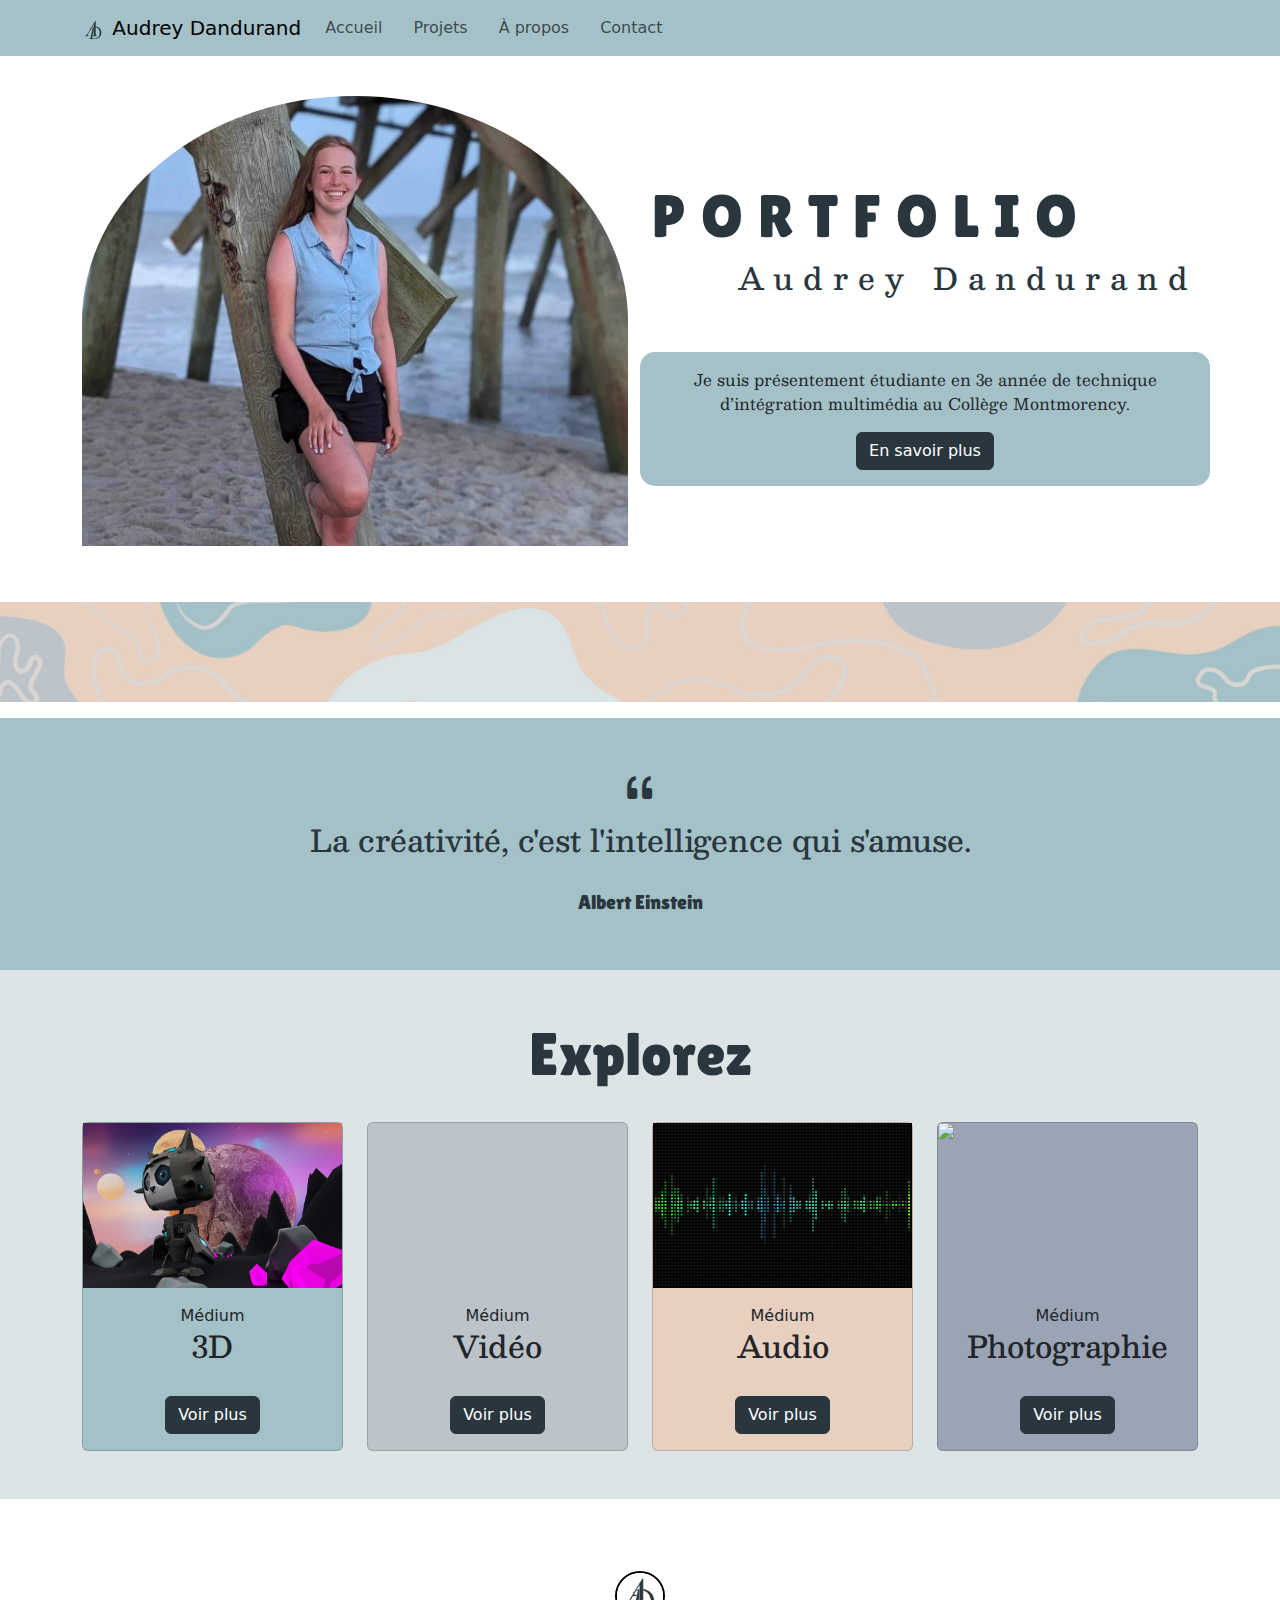
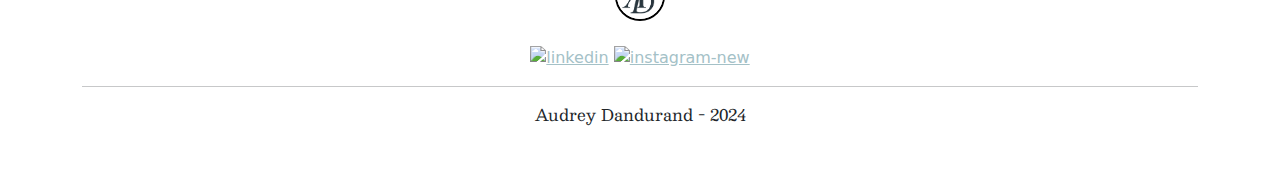
==== index.html @ e56f0743 "refaire lien fichier logos" ====
<!DOCTYPE html>
<html lang="fr">

<head>
  <meta charset="UTF-8" />
  <meta name="viewport" content="width=device-width, initial-scale=1.0" />
  <meta name="robots" content="noindex" />
  <title>Portfolio web</title>
  <link href="./scss/couleur.css" rel="stylesheet" />
  <link href="./css/main.css" rel="stylesheet" />
  <link rel="stylesheet" href="https://cdn.jsdelivr.net/npm/bootstrap-icons@1.11.3/font/bootstrap-icons.min.css">
</head>

<body>
  <header>
    <nav class="navbar navbar-light navbar-expand-lg fixed-top" id="navbar">
      <div class="container">
        <a class="navbar-brand" href="index.html">
          <img src="./assets/images/logo/favicon_logo.png" alt="bootstrap">
          Audrey Dandurand</a>

        <button class="navbar-toggler" data-bs-toggle="collapse" data-bs-target="#mainNav" aria-controls="mainNav"
          aria-expanded="false" aria-label="Affichage/masquage de la navigation">
          <span class="navbar-toggler-icon"></span>
        </button>

        <div id="mainNav" class="collapse navbar-collapse">
          <ul class="navbar-nav">
            <li class="nav-item">
              <a href="./index.html" id="navbar-accueil" class="nav-link">Accueil</a>
            </li>
            <li class="nav-item">
              <a href="./projets.html" id="navbar-projets" class="nav-link">Projets</a>
            </li>
            <li class="nav-item">
              <a href="./a_propos.html" id="navbar-à-propos" class="nav-link">À propos</a>
            </li>
            <li class="nav-item">
              <a href="./contact.html" id="navbar-contact" class="nav-link">Contact</a>
            </li>
          </ul>
        </div>
      </div>
    </nav>
  </header>

  <main data-bs-spy="scroll" data-bs-target="#navbar">
    <section class="sectionHero" id="scrollspyAccueil"> <!--section-hero-->
      <div class="container">
        <div class="row mt-5 pt-5 pb-3 align-items-center">
          <div class="col-lg-6 pb-4 text-center">
            <img src="./assets/images/IMG_9174.JPG">
          </div>
          <div class="col-lg-6">
            <h2>PORTFOLIO</h2>
            <h3 class="text-end ps-5">Audrey Dandurand</h3>
            <br /><br />
            <div class="row justify-content-center">
              <div class="col-12 contact-hero p-3 text-center">
                <p>Je suis présentement étudiante en 3e année de technique d’intégration multimédia au Collège
                  Montmorency.</p>
                <a href="./a_propos.html" class="btn btn-dark">En savoir plus</a>
              </div>
            </div>
          </div>
        </div>
      </div>
    </section>

    <div class="bande-coloree-medium my-3"></div>

    <section class="sectionCitation">
      <div class="container">
        <div class="row py-5 text-center ">
          <h1><i class="bi bi-quote"></i></h1>
          <h3 class="text-dark">La créativité, c'est l'intelligence qui s'amuse.</h3>
          <h6 class="text-dark mt-4">Albert Einstein</h6>
        </div>
    </section>

    <section class="sectionTypesOeuvres">
      <div class="container">
        <div class="row pt-5 text-center ">
          <h2 class="text-dark">Explorez</h2>
        </div>
        <div class="row pb-5 align-items-center">
          <div class="col-xl-3 col-md-6 col-sm-12 pt-4 text-center">
            <div class="card card-1">
              <img src="./assets/images/astral/astral_1.jfif">
              <div class="card-body">
                Médium
                <h3 class="card-title">3D</h3>
                <br />
                <a href="./3d.html" class="btn btn-dark">Voir plus</a>
              </div>
            </div>
          </div>
          <div class="col-xl-3 col-md-6 col-sm-12 pt-4 text-center">
            <div class="card card-2">
              <video src="./assets/videos/dandurand_audrey_texture_miniature.mp4" autoplay loop muted ></video>
              <div class="card-body">
                Médium
                <h3 class="card-title">Vidéo</h3>
                <br />
                <a href="./video.html" class="btn btn-dark">Voir plus</a>
              </div>
            </div>
          </div>
          <div class="col-xl-3 col-md-6 col-sm-12 pt-4 text-center">
            <div class="card card-3">
              <video src="./assets/videos/onde_sonore.mp4" autoplay loop muted ></video>
              <div class="card-body">
                Médium
                <h3 class="card-title">Audio</h3>
                <br />
                <a href="./audio.html" class="btn btn-dark">Voir plus</a>
              </div>
            </div>
          </div>
          <div class="col-xl-3 col-md-6 col-sm-12 pt-4 text-center">
            <div class="card card-4">
              <img src="./assets/images/IMG_0061.JPG" class="card-img-top">
              <div class="card-body">
                Médium
                <h3 class="card-title">Photographie</h3>
                <br />
                <a href="./photographie.html" class="btn btn-dark">Voir plus</a>
              </div>
            </div>
          </div>
        </div>
      </div>
    </section>
  </main>

  <footer class="p-5 text-center">
    <div class="container">
      <div class="row">
        <div class="col-12 p-4">
          <img class="logo" src="./assets/images/logo/logo.jpg">
        </div>
      </div>
      <div class="col-12">
        <a href="https://www.linkedin.com/in/audrey-dandurand-7b150532b/?originalSubdomain=ca"><img width="40" height="40" src="https://img.icons8.com/ios-filled/40/linkedin.png" alt="linkedin"/></a>
          <a href="https://www.instagram.com/audreydandurand_/"><img width="40" height="40"
            src="https://img.icons8.com/ios-glyphs/40/instagram-new.png" alt="instagram-new" /></a>
      </div>
      <hr>
      <div class="col-12">
        <p>Audrey Dandurand - 2024</p>
      </div>
    </div>
    </div>
  </footer>
  <script src="https://cdn.jsdelivr.net/npm/bootstrap@5.3.2/dist/js/bootstrap.bundle.min.js"
    integrity="sha384-C6RzsynM9kWDrMNeT87bh95OGNyZPhcTNXj1NW7RuBCsyN/o0jlpcV8Qyq46cDfL"
    crossorigin="anonymous"></script>
  <script src="./js/script.js"></script>
</body>

</html>
---- css/main.css ----
/*----- Styles Généraux -----*/

@font-face {
    font-family: lilita-one;
    src: url(/assets/fonts/Lilita_One/LilitaOne-Regular.ttf);
  }

@font-face {
    font-family: besley;
    src: url(/assets/fonts/Besley/Besley-VariableFont_wght.ttf);
}

h1 { 
    font-size: 70px; 
    font-weight: 900; 
    color: var(--bs-dark); 
    }

h2 { 
    font-size: 60px;
    font-family: lilita-one;
    color: var(--bs-primary); 
}

h3 { 
    font-size: 30px; 
    font-family: besley;
    color: var(--bs-light); 
    }

h4 { 
    font-size: 28px; 
    font-family: lilita-one;
    color: var(--bs-dark); 
}

h5 { 
    font-size: 24px; 
    font-family: besley;
    color: var(--bs-primary); 
    }
 
h6 { 
    font-size: 20px; 
    font-family: lilita-one;
    color: var(--bs-primary); 
}

p {
    font-family: besley;
}

main{
    height: 120%;
} 

html {
    overflow-x: hidden;
}

/*----- Navigation -----*/

nav{
    background-color: var(--bs-primary);
    width: 100vw;
}

nav .nav-item:hover {
    transform: scale(1.1);
}

nav .nav-item {
    margin-right: 15px;
}


/*----- Section Hero -----*/

.sectionHero h2 {
    color: var(--bs-dark);
    letter-spacing: 15px;
}

.sectionHero h3 {
    color: var(--bs-dark);
    letter-spacing: 10px;
}

.sectionHero img{
    width: 100%;
    height: 50vh;
    object-fit: cover;
    object-position: 100% 40%;
    border-radius: 80% 80% 0 0;
}

.contact-hero {
    background-color: var(--bs-primary);
    border-radius: 15px;
    width: 100%;
}

/*----- Section types d'oeuves -----*/

.sectionTypesOeuvres {
    background-color: var(--bs-light);
}

.sectionTypesOeuvres .card-1 {
    background-color: var(--bs-primary);
}

.sectionTypesOeuvres .card-2 {
    background-color: var(--bs-secondary);
}

.sectionTypesOeuvres .card-3 {
    background-color: var(--bs-info);
}

.sectionTypesOeuvres .card-4 {
    background-color: #9BA4B5;
}

.sectionTypesOeuvres img, video {
    height: 165px;
    width: auto;
    object-fit: cover;
    object-position: 100% 50%;}


/*----- Section citation -----*/

.sectionCitation {
    background-color: var(--bs-primary);
}

.sectionCitation h1 {
    font-size: 40px;
}


/*----- Section footer -----*/

footer .logo{
    width: 50px;
    aspect-ratio: 1/1;
    object-fit: cover;
    border: 2px solid black;
    border-radius: 50%;
}

footer a img:hover {
    transform: scale(1.06);
}

/*----- Bande colorée -----*/

.bande-coloree-medium {
    width: 100%;
    height: 100px;
    background-image: url(../assets/images/bande_colore_150px_02.jpg);
    background-position: 100% 40%;
    background-size: cover;
}

/*----- Media query -----*/

@media screen and (max-width: 768px) { 
    .contact-hero {
        width: 95%;
    }
}

@media screen and (max-width: 576px) { 
    h2 {
        font-size: 45px;
    }

    h3 {
        font-size: 25px;
    }

    h1 {
        font-size: 50px;
    }

    h4 {
        font-size: 22px;
    }

    .sectionHero h2 {
        letter-spacing: 10px;
    }

    .sectionHero h3 {
        letter-spacing: 8px;
    }
}
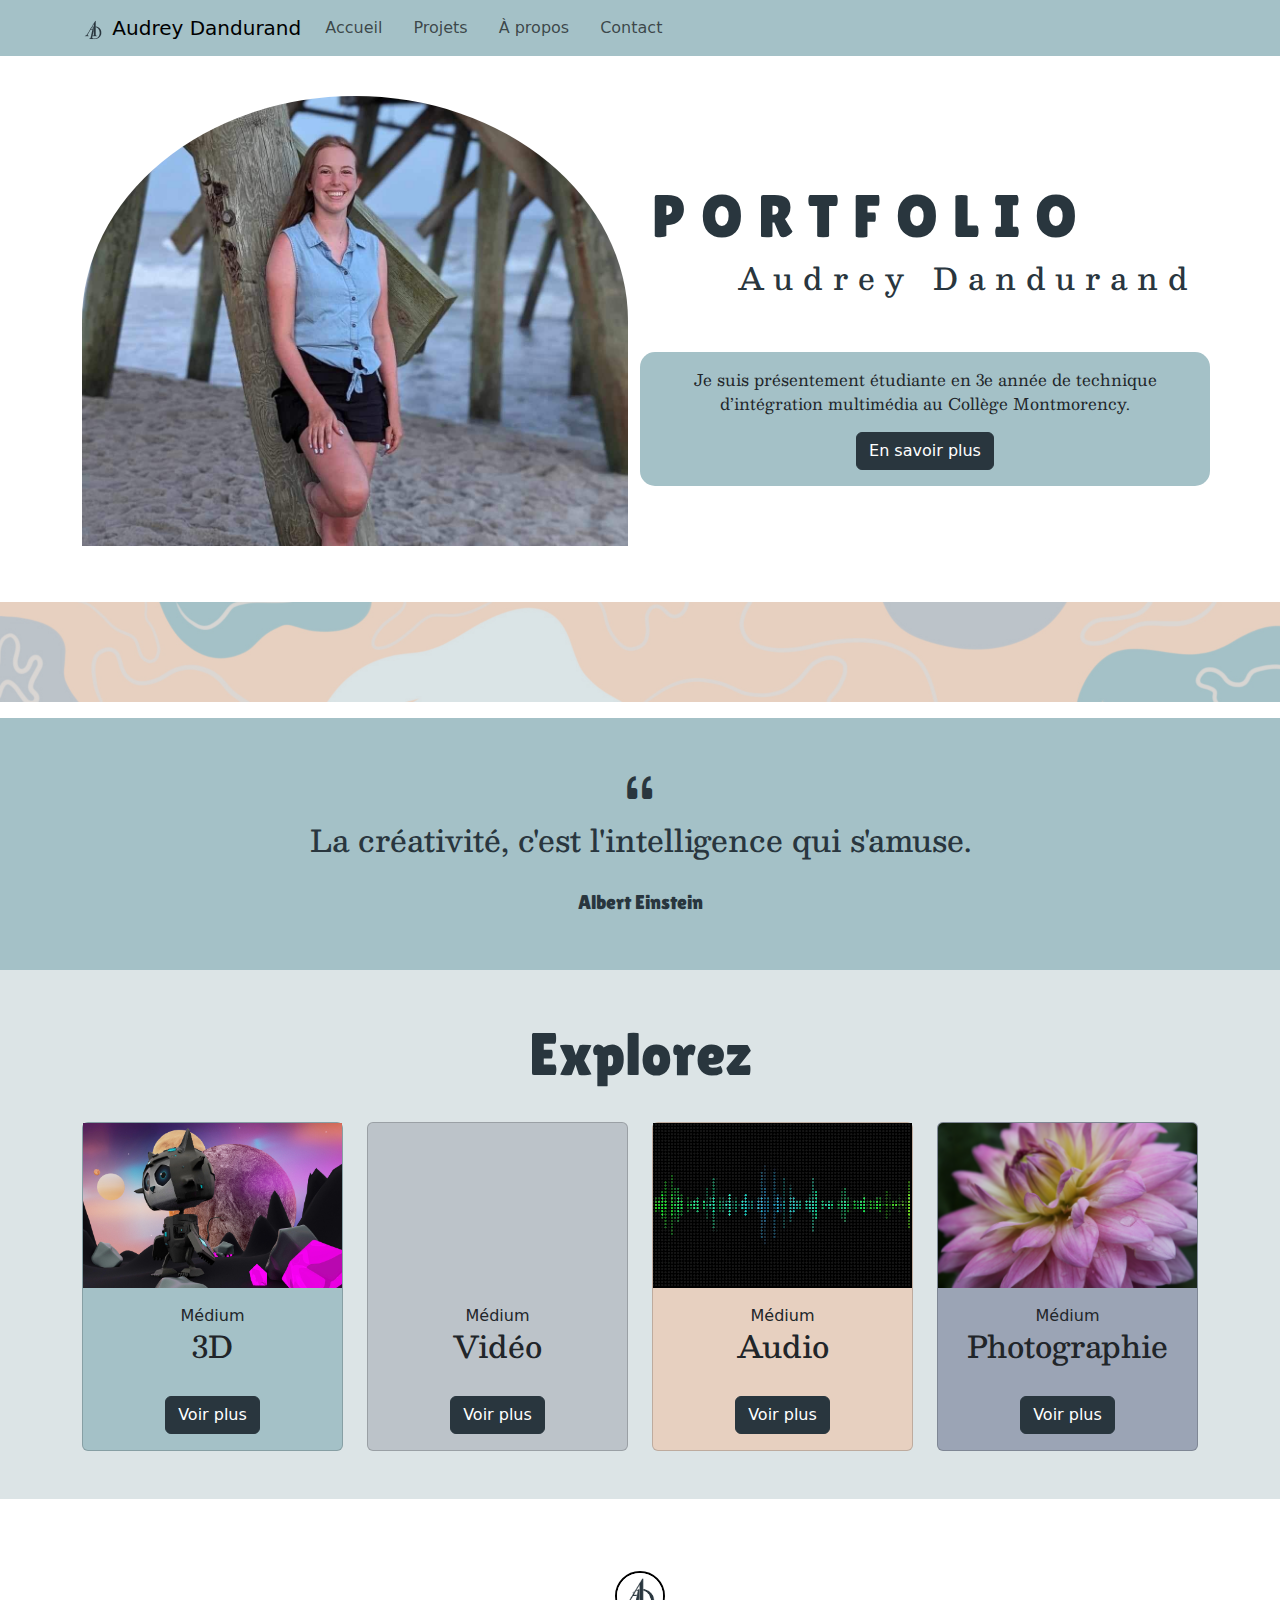
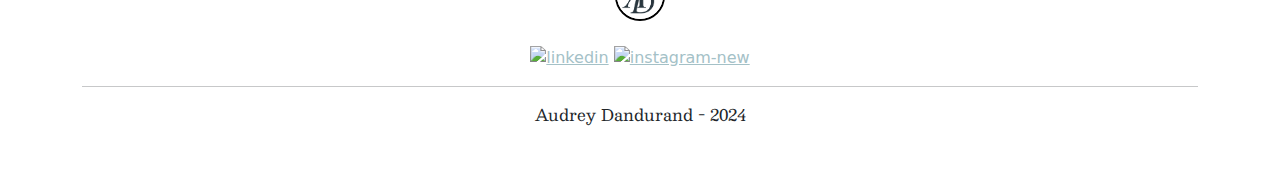
==== commit 8aa21aa7: "image" ====
--- a/index.html
+++ b/index.html
@@ -4,7 +4,10 @@
 <head>
   <meta charset="UTF-8" />
   <meta name="viewport" content="width=device-width, initial-scale=1.0" />
-  <meta name="robots" content="noindex" />
+  <meta name="robots" content="index" />
+  <meta name="author" content="Audrey Dandurand">
+  <meta name="keywords" content="Audrey Dandurand, Portfolio">
+  <meta name="description" content="Découvrez mon portfolio. Mes projets sont une exploration à travers différents médiums artistiques, allant de la 3D à la photographie, en passant par le montage vidéo et le montage sonore.">
   <title>Portfolio web</title>
   <link href="./scss/couleur.css" rel="stylesheet" />
   <link href="./css/main.css" rel="stylesheet" />
@@ -119,7 +122,7 @@
           </div>
           <div class="col-xl-3 col-md-6 col-sm-12 pt-4 text-center">
             <div class="card card-4">
-              <img src="./assets/images/IMG_0061.JPG" class="card-img-top">
+              <img src="./assets/images/IMG_5604.JPG" class="card-img-top">
               <div class="card-body">
                 Médium
                 <h3 class="card-title">Photographie</h3>
--- a/css/main.css
+++ b/css/main.css
@@ -164,6 +164,18 @@
     background-size: cover;
 }
 
+/*----- Distribution des taches pour les projets -----*/
+
+.distribution-taches {
+    border-radius: 30px;
+    border: 2px solid black;
+    width: 100%;
+}
+
+.distribution-taches p {
+    margin: 0;
+}
+
 /*----- Media query -----*/
 
 @media screen and (max-width: 768px) { 
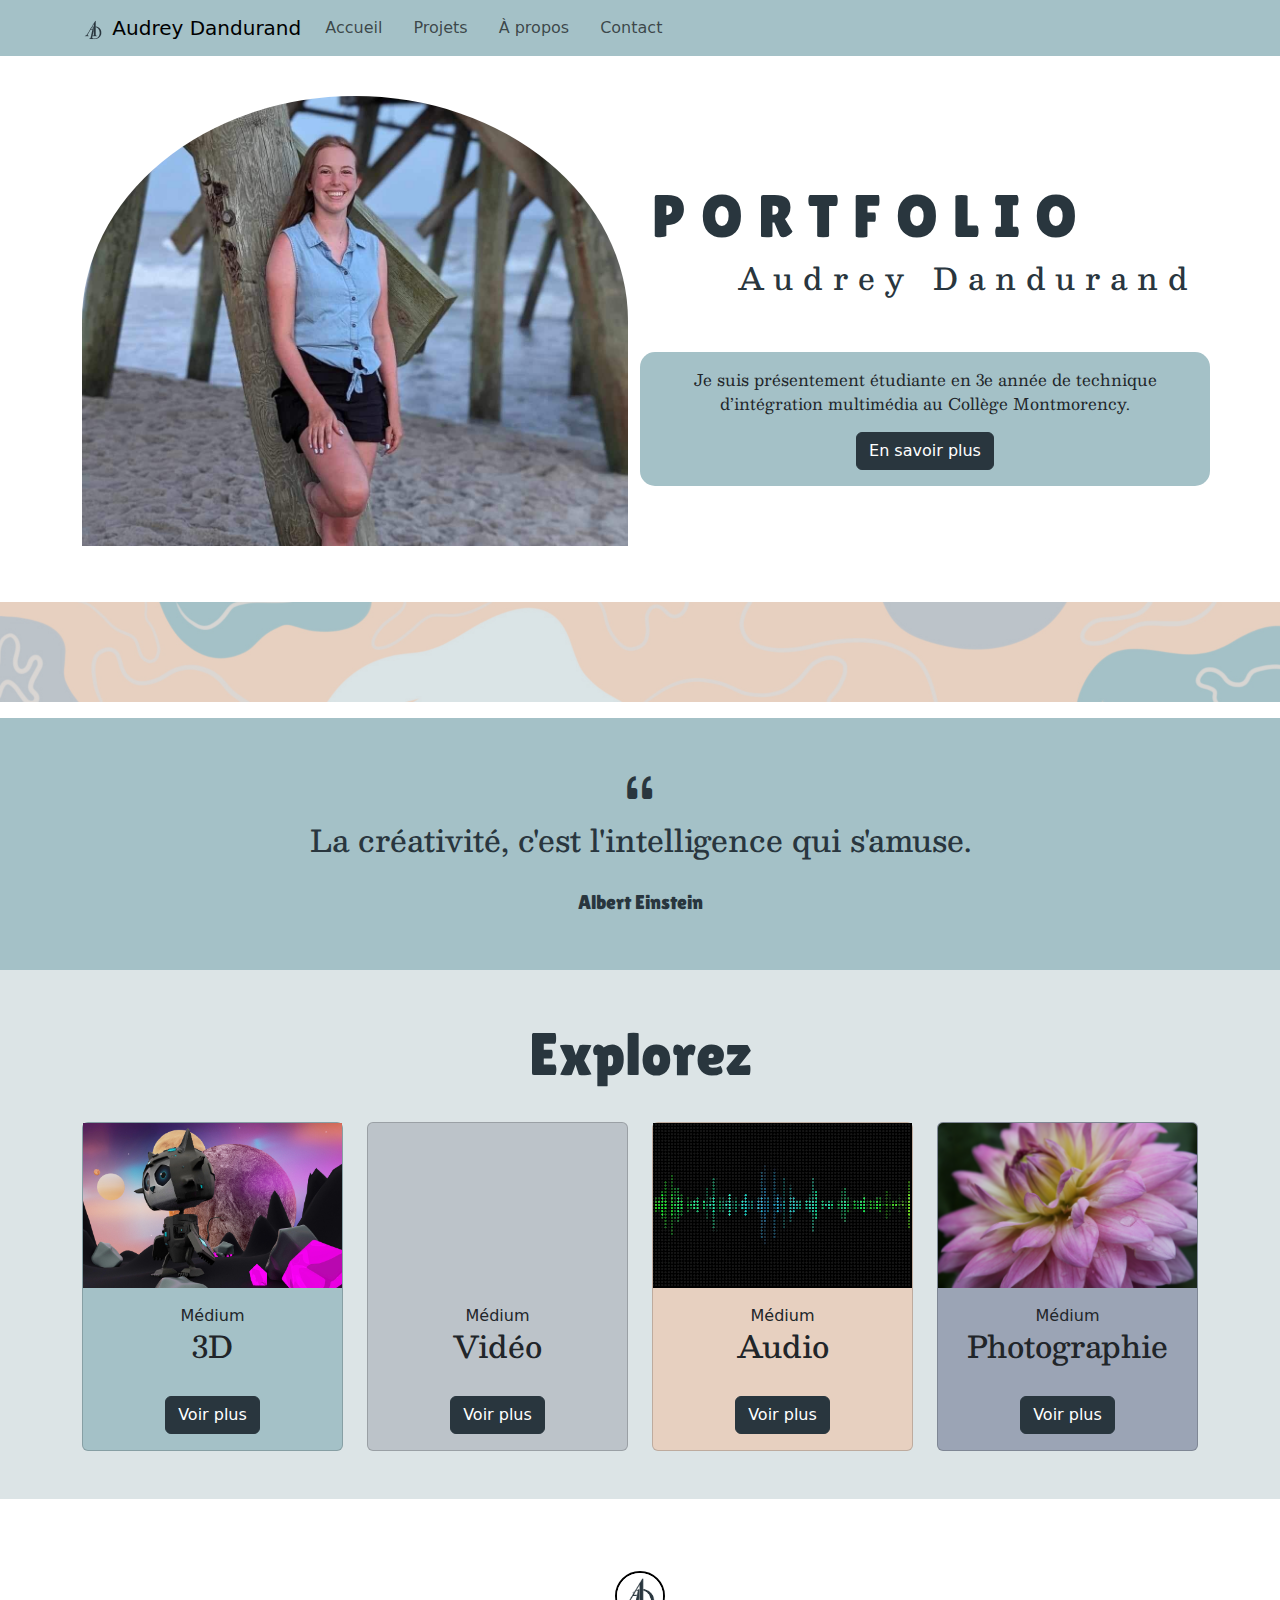
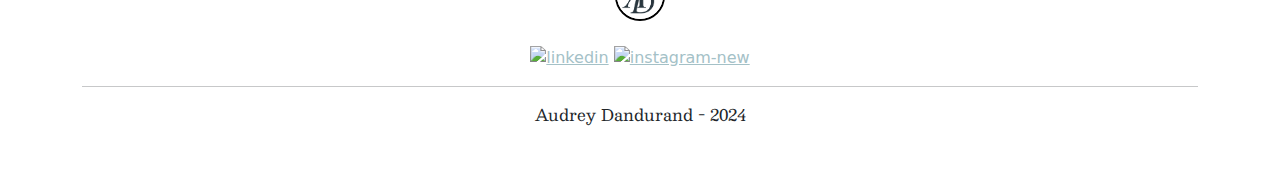
==== commit 2b6f8ed1: "img compressé" ====
--- a/index.html
+++ b/index.html
@@ -52,7 +52,7 @@
       <div class="container">
         <div class="row mt-5 pt-5 pb-3 align-items-center">
           <div class="col-lg-6 pb-4 text-center">
-            <img src="./assets/images/IMG_9174.JPG">
+            <img src="./assets/images/IMG_9174_compresser.JPG">
           </div>
           <div class="col-lg-6">
             <h2>PORTFOLIO</h2>
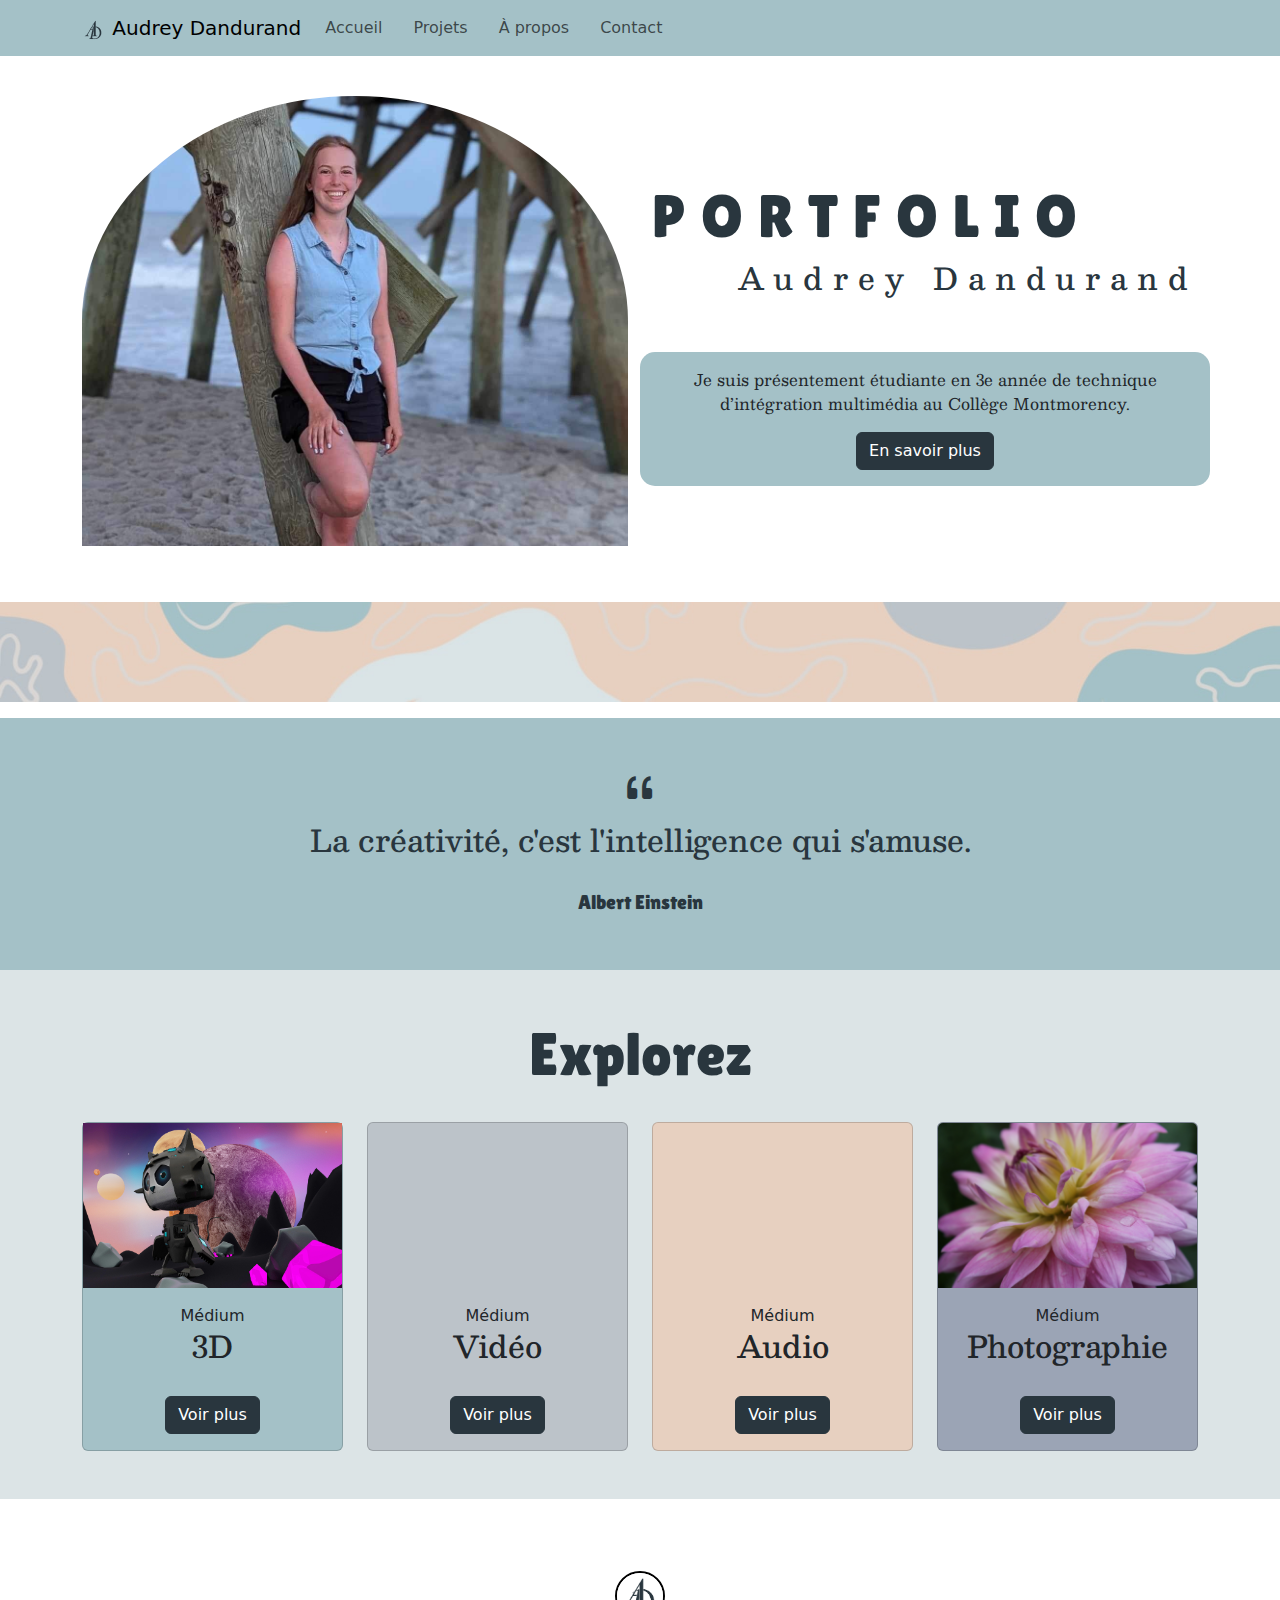
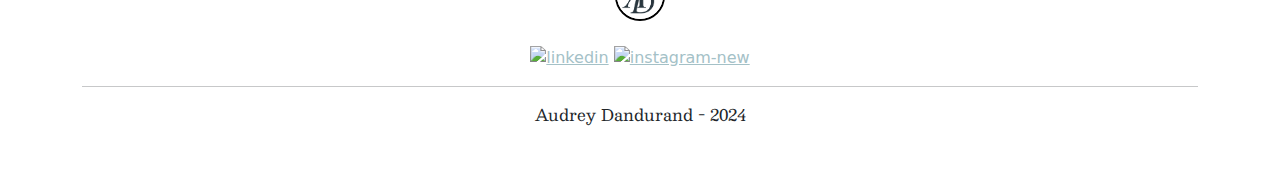
==== commit 9cbe06a5: "alt img" ====
--- a/index.html
+++ b/index.html
@@ -52,7 +52,7 @@
       <div class="container">
         <div class="row mt-5 pt-5 pb-3 align-items-center">
           <div class="col-lg-6 pb-4 text-center">
-            <img src="./assets/images/IMG_9174_compresser.JPG">
+            <img src="./assets/images/IMG_9174.JPG" alt="photo de profil">
           </div>
           <div class="col-lg-6">
             <h2>PORTFOLIO</h2>
@@ -89,7 +89,7 @@
         <div class="row pb-5 align-items-center">
           <div class="col-xl-3 col-md-6 col-sm-12 pt-4 text-center">
             <div class="card card-1">
-              <img src="./assets/images/astral/astral_1.jfif">
+              <img src="./assets/images/astral/astral_1.jfif" alt="Projet de 3D, Astral">
               <div class="card-body">
                 Médium
                 <h3 class="card-title">3D</h3>
@@ -122,7 +122,7 @@
           </div>
           <div class="col-xl-3 col-md-6 col-sm-12 pt-4 text-center">
             <div class="card card-4">
-              <img src="./assets/images/IMG_5604.JPG" class="card-img-top">
+              <img src="./assets/images/IMG_5604.JPG" class="card-img-top" alt="Projet de photographie">
               <div class="card-body">
                 Médium
                 <h3 class="card-title">Photographie</h3>
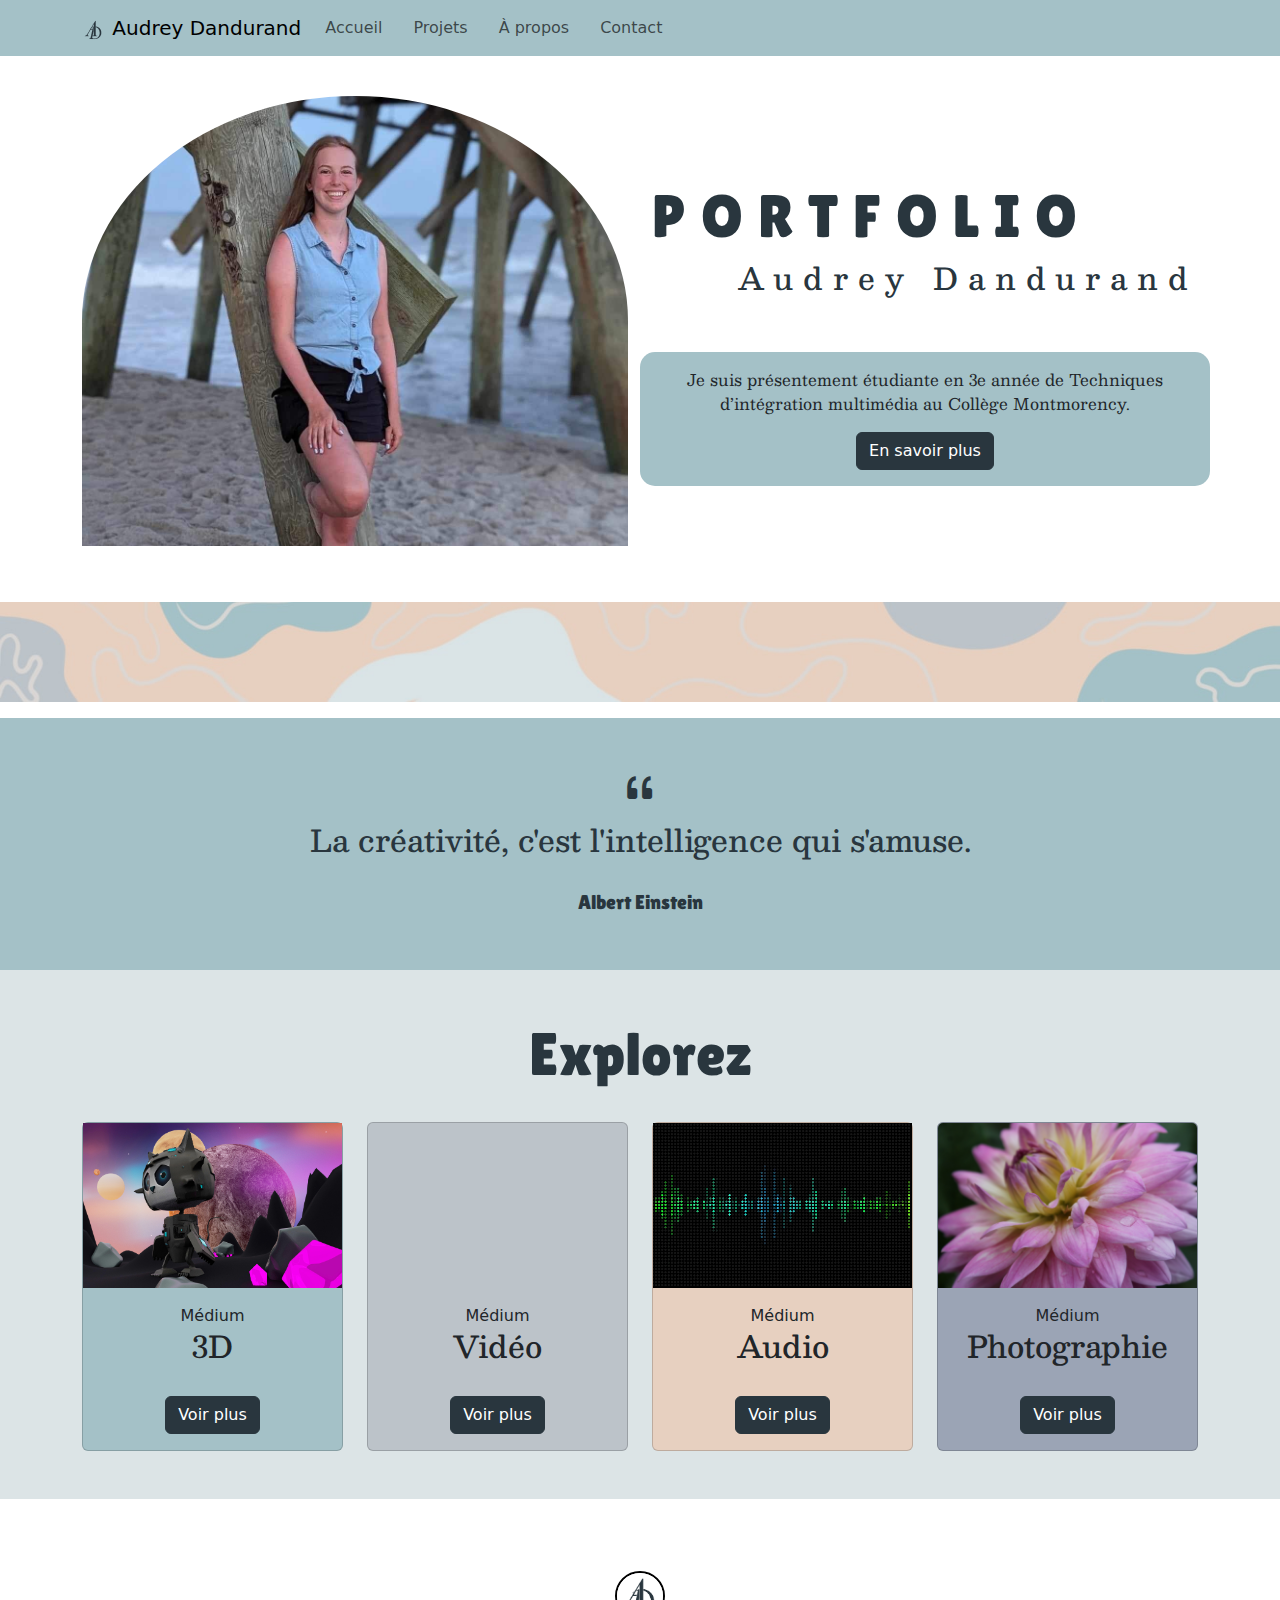
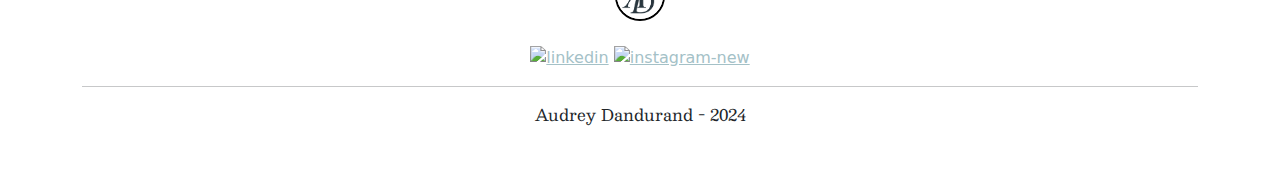
==== commit 0b6b72c9: "faute orthographe" ====
--- a/index.html
+++ b/index.html
@@ -60,7 +60,7 @@
             <br /><br />
             <div class="row justify-content-center">
               <div class="col-12 contact-hero p-3 text-center">
-                <p>Je suis présentement étudiante en 3e année de technique d’intégration multimédia au Collège
+                <p>Je suis présentement étudiante en 3e année de Techniques d’intégration multimédia au Collège
                   Montmorency.</p>
                 <a href="./a_propos.html" class="btn btn-dark">En savoir plus</a>
               </div>
@@ -140,7 +140,7 @@
     <div class="container">
       <div class="row">
         <div class="col-12 p-4">
-          <img class="logo" src="./assets/images/logo/logo.jpg">
+          <img class="logo" src="./assets/images/logo/logo.jpg" alt="Logo">
         </div>
       </div>
       <div class="col-12">
